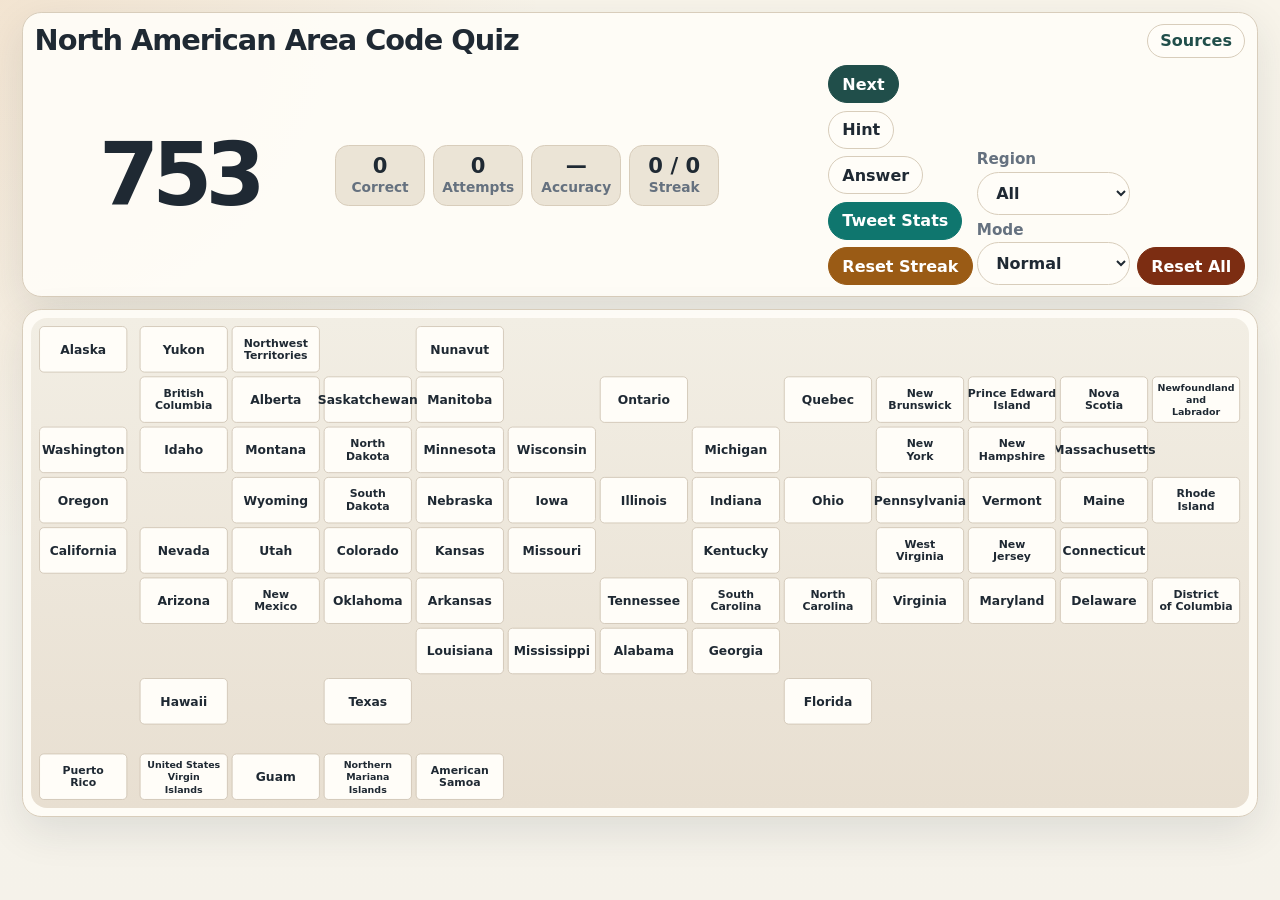
==== index.html @ a51f9c52 "add sorces" ====
<!doctype html>
<html lang="en">
<head>
  <meta charset="utf-8">
  <meta name="viewport" content="width=device-width, initial-scale=1">
  <title>North American Area Code Quiz</title>
  <link rel="stylesheet" href="styles.css">
</head>
<body>
  <main class="app-shell">
    <section class="top-bar" aria-label="Quiz">
      <div class="title-row">
        <h1 class="app-title">North American Area Code Quiz</h1>
        <a class="sources-link" href="sources.html">Sources</a>
      </div>
      <div class="question-strip">
        <div class="area-code" id="areaCode">---</div>
        <div class="stats" aria-label="Score">
          <div><strong id="correctCount">0</strong><span>Correct</span></div>
          <div><strong id="totalCount">0</strong><span>Attempts</span></div>
          <div><strong id="accuracy">—</strong><span>Accuracy</span></div>
          <div><strong id="streak">0</strong><span>Streak</span></div>
          <div class="time-stat"><strong id="timeLeft">0.0</strong><span>Time</span></div>
        </div>
      </div>

      <div class="controls-strip" aria-label="Controls">
        <div class="action-controls">
          <button id="nextButton" type="button" class="primary">Next</button>
          <button id="hintButton" type="button">Hint</button>
          <button id="answerButton" type="button">Answer</button>
          <button id="tweetStats" type="button" class="tweet-button">Tweet Stats</button>
          <button id="resetStreak" type="button" class="reset-button soft-reset">Reset Streak</button>
          <button id="startTimeAttack" type="button" class="primary hidden">Start</button>
          <button id="tweetResult" type="button" class="tweet-button hidden">Tweet Result</button>
        </div>
        <div class="select-controls">
          <label>
            Region
            <select id="regionSelect">
              <option value="all">All</option>
              <option value="usa">USA</option>
              <option value="U.S. territories">U.S. Territories</option>
              <option value="Canada">Canada</option>
              <option value="Pacific">Pacific</option>
              <option value="Mountain">Mountain</option>
              <option value="Midwest">Midwest</option>
              <option value="South">South</option>
              <option value="Northeast">Northeast</option>
            </select>
          </label>
          <label>
            Mode
            <select id="modeSelect">
              <option value="normal">Normal</option>
              <option value="weak">Weak Priority</option>
              <option value="review">Review</option>
              <option value="famous">Famous Numbers</option>
              <option value="time">Time Attack</option>
            </select>
          </label>
        </div>
        <div class="utility-controls">
          <button id="resetStats" type="button" class="reset-button danger-reset">Reset All</button>
        </div>
      </div>

      <div id="feedback" class="feedback neutral" aria-live="polite"></div>
    </section>

    <section class="map-card" aria-label="U.S. and Canada tile map">
      <svg id="usTileMap" role="group" aria-label="U.S. and Canada tile map"></svg>
    </section>
  </main>

  <script src="app.js"></script>
</body>
</html>
---- styles.css ----
:root {
  --bg: #f5f2ea;
  --panel: #fffdf8;
  --panel-2: #ebe4d6;
  --ink: #1f2933;
  --muted: #65717f;
  --line: #d8cdbb;
  --accent: #204e4a;
  --accent-2: #d1843b;
  --tweet-bg: #0f766e;
  --tweet-ink: #ffffff;
  --reset-bg: #7c2d12;
  --reset-ink: #ffffff;
  --reset-soft-bg: #9a5b15;
  --reset-soft-ink: #ffffff;
  --good: #207245;
  --bad: #9b2c2c;
  --warn: #8a5a00;
  --shadow: 0 14px 42px rgba(31, 41, 51, 0.11);
  font-family: ui-sans-serif, system-ui, -apple-system, BlinkMacSystemFont, "Segoe UI", sans-serif;
}

* { box-sizing: border-box; }
html, body { overflow-x: hidden; }

body {
  margin: 0;
  background:
    radial-gradient(circle at top left, rgba(209, 132, 59, 0.14), transparent 34rem),
    linear-gradient(180deg, #f8f4ea, var(--bg));
  color: var(--ink);
  min-height: 100vh;
}

button, select, input { font: inherit; }

button, select {
  border: 1px solid var(--line);
  border-radius: 999px;
  background: var(--panel);
  color: var(--ink);
}

button {
  cursor: pointer;
  padding: 0.54rem 0.82rem;
  font-weight: 750;
  white-space: nowrap;
  transition: transform 120ms ease, box-shadow 120ms ease, background 120ms ease;
}

button:hover { transform: translateY(-1px); box-shadow: 0 8px 24px rgba(31, 41, 51, 0.12); }
button:active { transform: translateY(0); }
button:disabled { opacity: 0.5; cursor: not-allowed; transform: none; box-shadow: none; }

button.primary { background: var(--accent); color: #fff; border-color: var(--accent); }
button.ghost { background: transparent; }
button.tweet-button { background: var(--tweet-bg); color: var(--tweet-ink); border-color: var(--tweet-bg); }
button.reset-button { background: var(--reset-bg); color: var(--reset-ink); border-color: var(--reset-bg); }
button.reset-button.soft-reset { background: var(--reset-soft-bg); color: var(--reset-soft-ink); border-color: var(--reset-soft-bg); }
button.hidden, .hidden { display: none !important; }

select { padding: 0.62rem 0.9rem; min-width: 0; width: 100%; font-weight: 750; font-size: 1rem; }

.app-shell {
  display: grid;
  grid-template-columns: minmax(0, 1fr);
  gap: 0.75rem;
  padding: 0.75rem min(2.4vw, 1.4rem) 1.5rem;
  align-items: start;
}

.top-bar, .map-card {
  background: rgba(255, 253, 248, 0.92);
  border: 1px solid var(--line);
  border-radius: 1.2rem;
  padding: 0.7rem;
  box-shadow: var(--shadow);
}


.app-title {
  grid-column: 1 / -1;
  margin: 0 0 0.1rem;
  font-size: clamp(1.25rem, 2.4vw, 1.8rem);
  line-height: 1;
  font-weight: 900;
  letter-spacing: -0.035em;
}

.top-bar {
  display: grid;
  grid-template-columns: auto minmax(0, 1fr);
  gap: 0.48rem 0.68rem;
  align-items: center;
}

.question-strip {
  display: flex;
  align-items: center;
  gap: 0.75rem;
  min-width: 0;
}

.area-code {
  min-width: 4.8ch;
  text-align: center;
  font-size: clamp(3.2rem, 7.5vw, 5.4rem);
  line-height: 0.86;
  letter-spacing: -0.08em;
  font-weight: 900;
  font-variant-numeric: tabular-nums;
}

.stats {
  display: grid;
  grid-template-columns: repeat(5, minmax(5.4rem, 1fr));
  gap: 0.5rem;
}

.stats div {
  background: var(--panel-2);
  border: 1px solid var(--line);
  border-radius: 0.85rem;
  padding: 0.58rem 0.5rem;
  text-align: center;
}

.stats strong { display: block; font-size: 1.32rem; line-height: 1.05; }
.stats span { display: block; color: var(--muted); font-size: 0.86rem; margin-top: 0.12rem; font-weight: 800; }

.controls-strip {
  display: grid;
  grid-template-columns: auto auto minmax(7.5rem, auto);
  align-items: end;
  gap: 0.45rem 0.58rem;
  min-width: 0;
}

.action-controls,
.select-controls {
  display: flex;
  flex-wrap: wrap;
  align-items: end;
  gap: 0.45rem;
  min-width: 0;
}

.action-controls { justify-content: flex-start; }
.select-controls { justify-content: flex-start; }

.controls-strip label {
  display: grid;
  gap: 0.24rem;
  color: var(--muted);
  font-size: 0.95rem;
  line-height: 1.1;
  font-weight: 850;
  min-width: 9.6rem;
}

.utility-controls {
  display: flex;
  flex-wrap: wrap;
  justify-content: flex-end;
  gap: 0.45rem;
  min-width: 0;
}

.feedback {
  grid-column: 1 / -1;
  padding: 0.58rem 0.75rem;
  border-radius: 0.8rem;
  border: 1px solid var(--line);
  line-height: 1.35;
  background: #fff;
  min-height: 2.55rem;
}

.feedback.good { border-color: rgba(32,114,69,0.35); background: rgba(32,114,69,0.08); }
.feedback.bad { border-color: rgba(155,44,44,0.35); background: rgba(155,44,44,0.08); }
.feedback.neutral { background: rgba(255,255,255,0.62); }
.feedback.warn { border-color: rgba(138,90,0,0.35); background: rgba(209,132,59,0.12); }
.feedback b { color: var(--accent); }
.feedback:empty { display: none; }

.map-card {
  overflow: hidden;
  padding: 0.5rem;
}

#usTileMap {
  width: 100%;
  max-width: 100%;
  min-width: 0;
  height: auto;
  display: block;
  margin: 0 auto;
  border-radius: 1rem;
  background: linear-gradient(180deg, #f2eee4, #e8dfd1);
}

.state-tile rect {
  fill: #fffdf8;
  stroke: #cbbfae;
  stroke-width: 1.6;
  rx: 9;
  transition: fill 120ms ease, stroke 120ms ease;
}

.state-tile text {
  pointer-events: none;
  fill: var(--ink);
  text-anchor: middle;
  dominant-baseline: middle;
}

.state-tile .state-name { font-weight: 850; font-size: 26px; }
.state-tile .state-name.small { font-size: 23px; }
.state-tile .state-name.tiny { font-size: 20px; }
.state-tile { cursor: pointer; }
.state-tile:hover rect { fill: #f7eadb; stroke: var(--accent-2); }
.state-tile.active-region rect { fill: #f6ead4; stroke: #d5a15f; }
.state-tile.correct rect { fill: rgba(32,114,69,0.18); stroke: var(--good); stroke-width: 2.4; }
.state-tile.wrong rect { fill: rgba(155,44,44,0.16); stroke: var(--bad); stroke-width: 2.4; }
.state-tile.dim { opacity: 0.34; }

@media (max-width: 1100px) {
  .top-bar { grid-template-columns: 1fr; }
  .controls-strip { grid-template-columns: auto auto 1fr; }
}

@media (max-width: 680px) {
  .app-shell { padding-left: 0.65rem; padding-right: 0.65rem; }
  .question-strip { align-items: stretch; flex-direction: column; gap: 0.45rem; }
  .area-code { min-width: 0; }
  .stats { grid-template-columns: repeat(2, minmax(0, 1fr)); }
  .controls-strip { grid-template-columns: 1fr; align-items: stretch; }
  .action-controls, .select-controls { display: grid; grid-template-columns: 1fr 1fr; }
  .controls-strip label { min-width: 0; font-size: 0.9rem; }
  .controls-strip button { width: 100%; }
  .utility-controls { display: grid; grid-template-columns: 1fr 1fr; }
}

@media (max-width: 430px) {
  .action-controls, .select-controls, .utility-controls { grid-template-columns: 1fr; }
}

.title-row {
  grid-column: 1 / -1;
  display: flex;
  align-items: center;
  justify-content: space-between;
  gap: 0.75rem;
  min-width: 0;
}

.sources-link {
  display: inline-flex;
  align-items: center;
  justify-content: center;
  border: 1px solid var(--line);
  border-radius: 999px;
  background: var(--panel);
  color: var(--accent);
  padding: 0.48rem 0.78rem;
  font-weight: 850;
  line-height: 1;
  text-decoration: none;
  white-space: nowrap;
}

.sources-link:hover {
  background: #f7eadb;
  border-color: var(--accent-2);
}

.sources-shell {
  min-height: 100vh;
  display: grid;
  align-items: start;
  padding: 0.75rem min(2.4vw, 1.4rem) 1.5rem;
}

.sources-card {
  width: min(920px, 100%);
  margin: 0 auto;
  background: rgba(255, 253, 248, 0.92);
  border: 1px solid var(--line);
  border-radius: 1.2rem;
  padding: 0.9rem;
  box-shadow: var(--shadow);
}

.source-list {
  margin: 1rem 0 0;
  padding-left: 1.3rem;
  display: grid;
  gap: 0.62rem;
  font-size: 1.05rem;
  line-height: 1.45;
}

.source-list a {
  color: var(--accent);
  font-weight: 750;
}

@media (max-width: 680px) {
  .sources-link { padding: 0.54rem 0.72rem; }
}
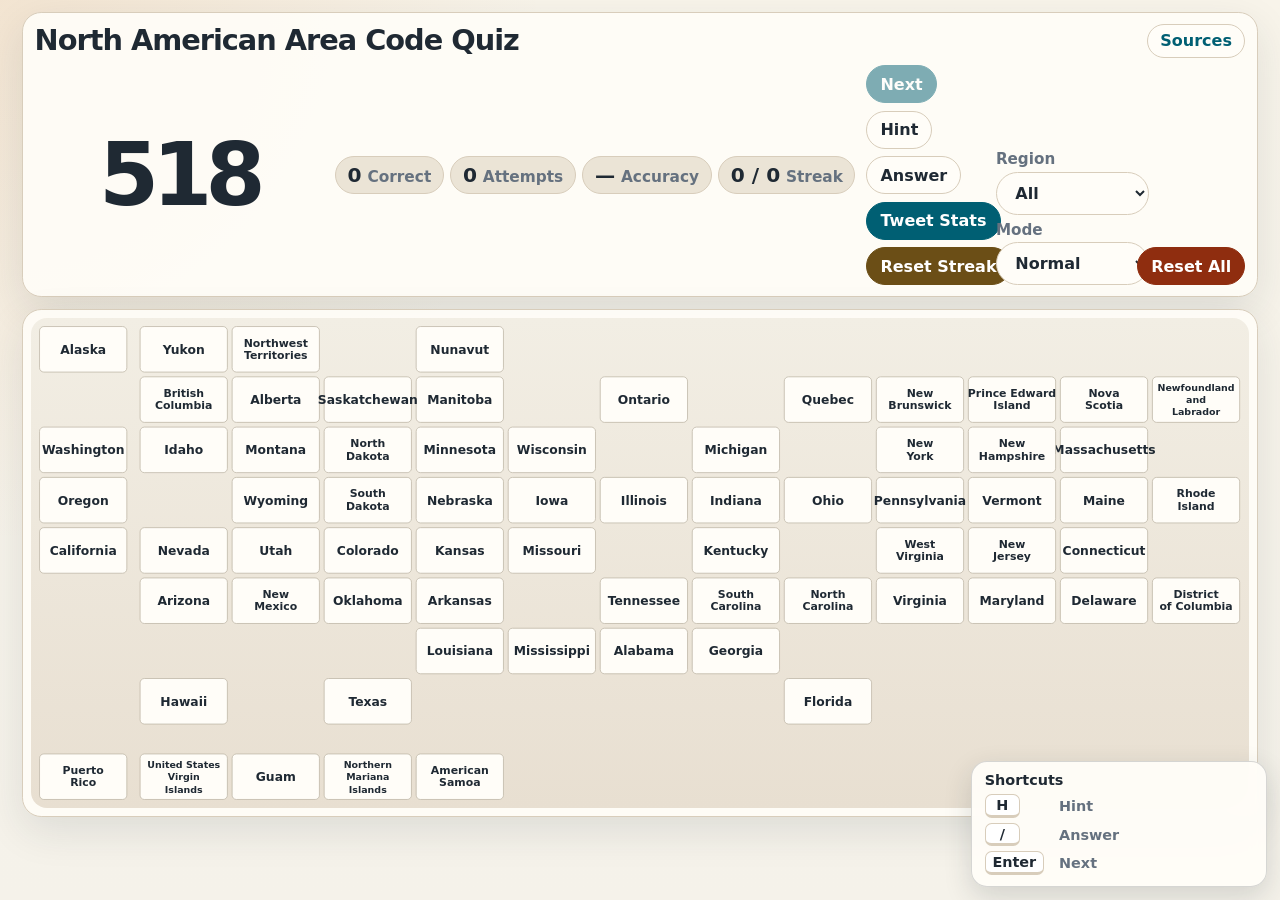
==== commit 28f1e4e3: "fix" ====
--- a/index.html
+++ b/index.html
@@ -21,6 +21,7 @@
           <div><strong id="accuracy">—</strong><span>Accuracy</span></div>
           <div><strong id="streak">0</strong><span>Streak</span></div>
           <div class="time-stat"><strong id="timeLeft">0.0</strong><span>Time</span></div>
+          <div class="remaining-stat"><strong id="remainingCount">—</strong><span>Remaining</span></div>
         </div>
       </div>
 
@@ -32,6 +33,7 @@
           <button id="tweetStats" type="button" class="tweet-button">Tweet Stats</button>
           <button id="resetStreak" type="button" class="reset-button soft-reset">Reset Streak</button>
           <button id="startTimeAttack" type="button" class="primary hidden">Start</button>
+          <button id="giveUpButton" type="button" class="reset-button soft-reset hidden">Give Up</button>
           <button id="tweetResult" type="button" class="tweet-button hidden">Tweet Result</button>
         </div>
         <div class="select-controls">
@@ -73,6 +75,30 @@
     </section>
   </main>
 
+
+  <aside class="shortcut-help" aria-label="Keyboard shortcuts">
+    <div class="shortcut-title">Shortcuts</div>
+    <dl>
+      <div><dt><kbd>H</kbd></dt><dd>Hint</dd></div>
+      <div><dt><kbd>/</kbd></dt><dd>Answer</dd></div>
+      <div><dt><kbd>Enter</kbd></dt><dd>Next</dd></div>
+    </dl>
+  </aside>
+
+
+  <dialog id="giveUpDialog" class="result-dialog" aria-labelledby="giveUpDialogTitle">
+    <div class="dialog-card">
+      <h2 id="giveUpDialogTitle">Give up Time Attack?</h2>
+      <div id="giveUpDialogText" class="dialog-message">Your current result will be available to tweet.</div>
+      <div class="dialog-actions">
+        <button id="cancelGiveUp" type="button">Cancel</button>
+        <button id="confirmGiveUp" type="button" class="reset-button soft-reset">Give Up</button>
+        <button id="tweetGiveUp" type="button" class="tweet-button hidden">Tweet Result</button>
+        <button id="closeGiveUpDialog" type="button" class="hidden">Close</button>
+      </div>
+    </div>
+  </dialog>
+
   <script src="app.js"></script>
 </body>
 </html>
--- a/styles.css
+++ b/styles.css
@@ -5,17 +5,20 @@
   --ink: #1f2933;
   --muted: #65717f;
   --line: #d8cdbb;
-  --accent: #204e4a;
-  --accent-2: #d1843b;
-  --tweet-bg: #0f766e;
+  --accent: #005f73;
+  --accent-2: #785ef0;
+  --tweet-bg: #005f73;
   --tweet-ink: #ffffff;
-  --reset-bg: #7c2d12;
+  --reset-bg: #8f2d0f;
   --reset-ink: #ffffff;
-  --reset-soft-bg: #9a5b15;
+  --reset-soft-bg: #6b4e16;
   --reset-soft-ink: #ffffff;
-  --good: #207245;
-  --bad: #9b2c2c;
-  --warn: #8a5a00;
+  --good: #0072b2;
+  --good-bg: #e7f3fb;
+  --bad: #d55e00;
+  --bad-bg: #fae8dc;
+  --hint: #785ef0;
+  --warn: #946200;
   --shadow: 0 14px 42px rgba(31, 41, 51, 0.11);
   font-family: ui-sans-serif, system-ui, -apple-system, BlinkMacSystemFont, "Segoe UI", sans-serif;
 }
@@ -54,6 +57,7 @@
 button:disabled { opacity: 0.5; cursor: not-allowed; transform: none; box-shadow: none; }
 
 button.primary { background: var(--accent); color: #fff; border-color: var(--accent); }
+button:focus-visible, select:focus-visible, a:focus-visible { outline: 3px solid var(--hint); outline-offset: 2px; }
 button.ghost { background: transparent; }
 button.tweet-button { background: var(--tweet-bg); color: var(--tweet-ink); border-color: var(--tweet-bg); }
 button.reset-button { background: var(--reset-bg); color: var(--reset-ink); border-color: var(--reset-bg); }
@@ -113,21 +117,34 @@
 }
 
 .stats {
-  display: grid;
-  grid-template-columns: repeat(5, minmax(5.4rem, 1fr));
-  gap: 0.5rem;
+  display: flex;
+  flex-wrap: wrap;
+  align-items: center;
+  gap: 0.42rem;
+  flex: 1 1 34rem;
+  min-width: min(100%, 34rem);
 }
 
 .stats div {
+  display: inline-flex;
+  align-items: baseline;
+  justify-content: center;
+  gap: 0.36rem;
   background: var(--panel-2);
   border: 1px solid var(--line);
-  border-radius: 0.85rem;
-  padding: 0.58rem 0.5rem;
+  border-radius: 999px;
+  padding: 0.46rem 0.72rem;
   text-align: center;
-}
-
-.stats strong { display: block; font-size: 1.32rem; line-height: 1.05; }
-.stats span { display: block; color: var(--muted); font-size: 0.86rem; margin-top: 0.12rem; font-weight: 800; }
+  white-space: nowrap;
+  min-width: max-content;
+}
+
+.stats strong { display: inline; font-size: 1.26rem; line-height: 1; font-variant-numeric: tabular-nums; }
+.stats span { display: inline; color: var(--muted); font-size: 0.96rem; margin-top: 0; font-weight: 850; }
+.time-stat { min-width: 9.4rem; }
+.time-stat strong { min-width: 5.2ch; text-align: right; }
+.remaining-stat { min-width: 9.9rem; }
+.remaining-stat strong { min-width: 3ch; text-align: right; }
 
 .controls-strip {
   display: grid;
@@ -177,10 +194,10 @@
   min-height: 2.55rem;
 }
 
-.feedback.good { border-color: rgba(32,114,69,0.35); background: rgba(32,114,69,0.08); }
-.feedback.bad { border-color: rgba(155,44,44,0.35); background: rgba(155,44,44,0.08); }
+.feedback.good { border-color: rgba(0,114,178,0.48); background: var(--good-bg); }
+.feedback.bad { border-color: rgba(213,94,0,0.55); background: var(--bad-bg); }
 .feedback.neutral { background: rgba(255,255,255,0.62); }
-.feedback.warn { border-color: rgba(138,90,0,0.35); background: rgba(209,132,59,0.12); }
+.feedback.warn { border-color: rgba(148,98,0,0.45); background: #fff4d6; }
 .feedback b { color: var(--accent); }
 .feedback:empty { display: none; }
 
@@ -202,11 +219,30 @@
 
 .state-tile rect {
   fill: #fffdf8;
-  stroke: #cbbfae;
+  stroke: #bdb5a5;
   stroke-width: 1.6;
   rx: 9;
   transition: fill 120ms ease, stroke 120ms ease;
 }
+
+.state-tile .result-mark {
+  pointer-events: none;
+  fill: var(--ink);
+  paint-order: stroke;
+  stroke: #fffdf8;
+  stroke-width: 5px;
+  font-weight: 950;
+  font-size: 38px;
+  text-anchor: middle;
+  dominant-baseline: middle;
+  opacity: 0;
+}
+
+.state-tile.correct .result-mark,
+.state-tile.wrong .result-mark { opacity: 1; }
+
+.state-tile.correct .result-mark { fill: var(--good); }
+.state-tile.wrong .result-mark { fill: var(--bad); }
 
 .state-tile text {
   pointer-events: none;
@@ -219,11 +255,136 @@
 .state-tile .state-name.small { font-size: 23px; }
 .state-tile .state-name.tiny { font-size: 20px; }
 .state-tile { cursor: pointer; }
-.state-tile:hover rect { fill: #f7eadb; stroke: var(--accent-2); }
-.state-tile.active-region rect { fill: #f6ead4; stroke: #d5a15f; }
-.state-tile.correct rect { fill: rgba(32,114,69,0.18); stroke: var(--good); stroke-width: 2.4; }
-.state-tile.wrong rect { fill: rgba(155,44,44,0.16); stroke: var(--bad); stroke-width: 2.4; }
-.state-tile.dim { opacity: 0.34; }
+
+.state-tile:focus,
+.state-tile:focus-visible {
+  outline: none;
+}
+.state-tile:hover rect { fill: #f1eefb; stroke: var(--hint); }
+.state-tile.active-region rect { fill: #f1eefb; stroke: var(--hint); stroke-dasharray: 7 5; }
+.state-tile.correct rect { fill: url(#correctPattern); stroke: var(--good); stroke-width: 4.2; }
+.state-tile.wrong rect { fill: url(#wrongPattern); stroke: var(--bad); stroke-width: 4.2; }
+.state-tile.dim { opacity: 0.28; }
+
+.shortcut-help {
+  position: fixed;
+  right: 0.8rem;
+  bottom: 0.8rem;
+  z-index: 20;
+  width: min(18.5rem, calc(100vw - 1.6rem));
+  padding: 0.72rem 0.78rem;
+  border: 1px solid rgba(31, 41, 51, 0.18);
+  border-radius: 1rem;
+  background: rgba(255, 253, 248, 0.94);
+  box-shadow: 0 10px 28px rgba(31, 41, 51, 0.16);
+  backdrop-filter: blur(8px);
+  font-size: 0.9rem;
+}
+
+.shortcut-title {
+  margin-bottom: 0.42rem;
+  font-weight: 900;
+  line-height: 1;
+}
+
+.shortcut-help dl {
+  margin: 0;
+  display: grid;
+  gap: 0.28rem;
+}
+
+.shortcut-help dl > div {
+  display: grid;
+  grid-template-columns: 4.2rem minmax(0, 1fr);
+  gap: 0.45rem;
+  align-items: center;
+}
+
+.shortcut-help dt,
+.shortcut-help dd { margin: 0; }
+
+.shortcut-help dd {
+  color: var(--muted);
+  font-weight: 750;
+}
+
+kbd {
+  display: inline-block;
+  min-width: 2.2rem;
+  padding: 0.12rem 0.42rem;
+  border: 1px solid var(--line);
+  border-bottom-width: 3px;
+  border-radius: 0.42rem;
+  background: #ffffff;
+  color: var(--ink);
+  text-align: center;
+  font-weight: 900;
+  font-family: inherit;
+}
+
+.result-dialog {
+  border: 0;
+  padding: 0;
+  background: transparent;
+  color: var(--ink);
+}
+
+.result-dialog::backdrop {
+  background: rgba(31, 41, 51, 0.34);
+}
+
+.dialog-card {
+  width: min(30rem, calc(100vw - 2rem));
+  padding: 1rem;
+  border: 1px solid var(--line);
+  border-radius: 1rem;
+  background: var(--panel);
+  box-shadow: var(--shadow);
+}
+
+.dialog-card h2 {
+  margin: 0 0 0.5rem;
+  font-size: 1.25rem;
+  line-height: 1.2;
+}
+
+.dialog-message {
+  margin: 0;
+  color: var(--muted);
+  font-weight: 750;
+  line-height: 1.45;
+}
+
+.result-summary {
+  display: grid;
+  gap: 0.42rem;
+  color: var(--ink);
+}
+
+.result-row {
+  display: grid;
+  grid-template-columns: 7.5rem 1fr;
+  align-items: baseline;
+  gap: 0.75rem;
+}
+
+.result-key {
+  color: var(--muted);
+  font-weight: 850;
+}
+
+.result-value {
+  font-weight: 950;
+  font-variant-numeric: tabular-nums;
+}
+
+.dialog-actions {
+  display: flex;
+  flex-wrap: wrap;
+  justify-content: flex-end;
+  gap: 0.5rem;
+  margin-top: 1rem;
+}
 
 @media (max-width: 1100px) {
   .top-bar { grid-template-columns: 1fr; }
@@ -234,16 +395,27 @@
   .app-shell { padding-left: 0.65rem; padding-right: 0.65rem; }
   .question-strip { align-items: stretch; flex-direction: column; gap: 0.45rem; }
   .area-code { min-width: 0; }
-  .stats { grid-template-columns: repeat(2, minmax(0, 1fr)); }
+  .stats { min-width: 0; gap: 0.36rem; }
+  .stats div { padding: 0.42rem 0.58rem; }
+  .stats strong { font-size: 1.16rem; }
+  .stats span { font-size: 0.88rem; }
+  .time-stat { min-width: 8.8rem; }
+  .time-stat strong { min-width: 5.2ch; }
+  .remaining-stat { min-width: 9.2rem; }
   .controls-strip { grid-template-columns: 1fr; align-items: stretch; }
   .action-controls, .select-controls { display: grid; grid-template-columns: 1fr 1fr; }
   .controls-strip label { min-width: 0; font-size: 0.9rem; }
   .controls-strip button { width: 100%; }
   .utility-controls { display: grid; grid-template-columns: 1fr 1fr; }
-}
+  .shortcut-help { font-size: 0.78rem; padding: 0.58rem 0.62rem; }
+  .shortcut-help dl > div { grid-template-columns: 3.4rem minmax(0, 1fr); }
+}
+
 
 @media (max-width: 430px) {
   .action-controls, .select-controls, .utility-controls { grid-template-columns: 1fr; }
+  .stats { display: grid; grid-template-columns: 1fr 1fr; }
+  .stats div { min-width: 0; }
 }
 
 .title-row {
